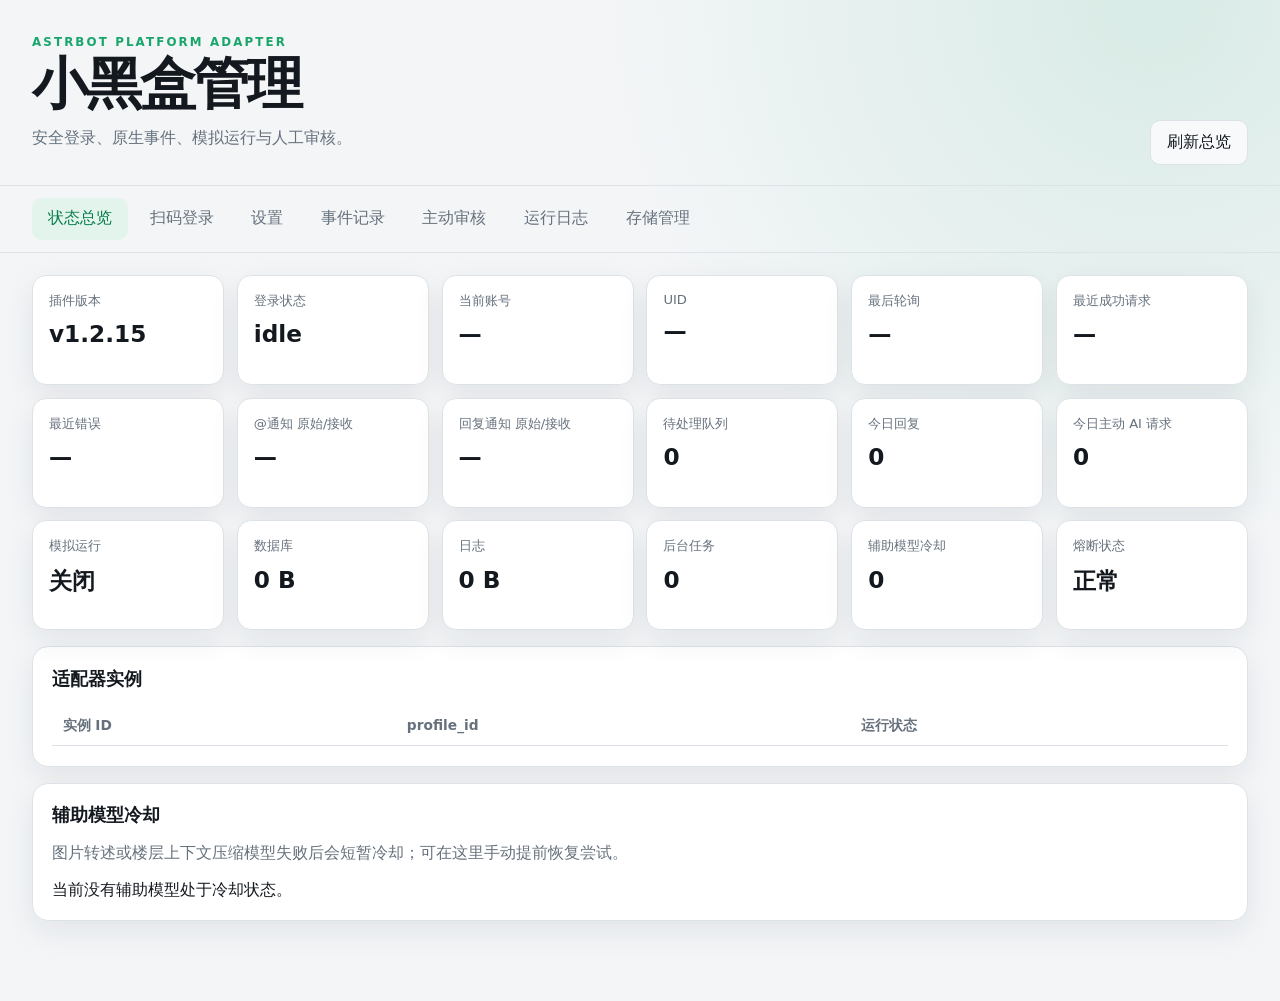
==== tests/fixtures/approval_page_harness.html @ 4aa01758 "feat: persist Xiaoheihe visual context" ====
<!doctype html>
<html lang="zh-CN">
  <head>
    <meta charset="utf-8" />
    <title>小黑盒管理页交互测试</title>
  </head>
  <body>
    <script>
      window.__approvalCalls = [];
      window.__apiGetCalls = [];
      window.AstrBotPluginPage = {
        ready: async () => {},
        apiGet: async (path, query = {}) => {
          window.__apiGetCalls.push({ path, query });
          if (path === "config") {
            return {
              profiles: [{ profile_id: "default", display_name: "默认账号" }],
              proactive_feed: { dry_run: true },
            };
          }
          if (path === "config/schema") return {};
          if (path === "status") {
            return {
              version: "v1.2.15",
              profiles: [],
              adapters: [],
              tasks: [],
              alerts: [],
              database_size: 0,
              log_size: 0,
            };
          }
          if (path === "logs") return { items: [] };
          if (path === "storage") return { database_size: 0, log_size: 0, counts: {} };
          if (path === "auth/status") {
            return { state: "success", profile_id: "default", nickname: "测试账号", uid: "1" };
          }
          if (path === "events") return { page: 1, page_size: 50, total: 0, items: [] };
          if (path === "feed/candidates") {
            return query.status === "pending"
              ? {
                  items: [{
                    id: 7,
                    profile_id: "default",
                    post_id: "123",
                    post_title: "移动端批准测试",
                    post_author_uid: "42",
                    status: "pending",
                    reason: "推荐流",
                    generated_text: "这是一条待审核回复",
                  }],
                }
              : { items: [] };
          }
          return {};
        },
        apiPost: async (path, payload) => {
          window.__approvalCalls.push({ path, payload });
          if (path.endsWith("/approve")) return { approved: true, result: "dry_run" };
          return {};
        },
        subscribeSSE: async () => "mock-sse",
        unsubscribeSSE: async () => {},
      };

      fetch("/pages/xiaoheihe/index.html?v=1.2.15", { cache: "no-store" })
        .then((response) => response.text())
        .then((html) => {
          document.open();
          document.write(html.replace("<head>", '<head><base href="/pages/xiaoheihe/">'));
          document.close();
        });
    </script>
  </body>
</html>
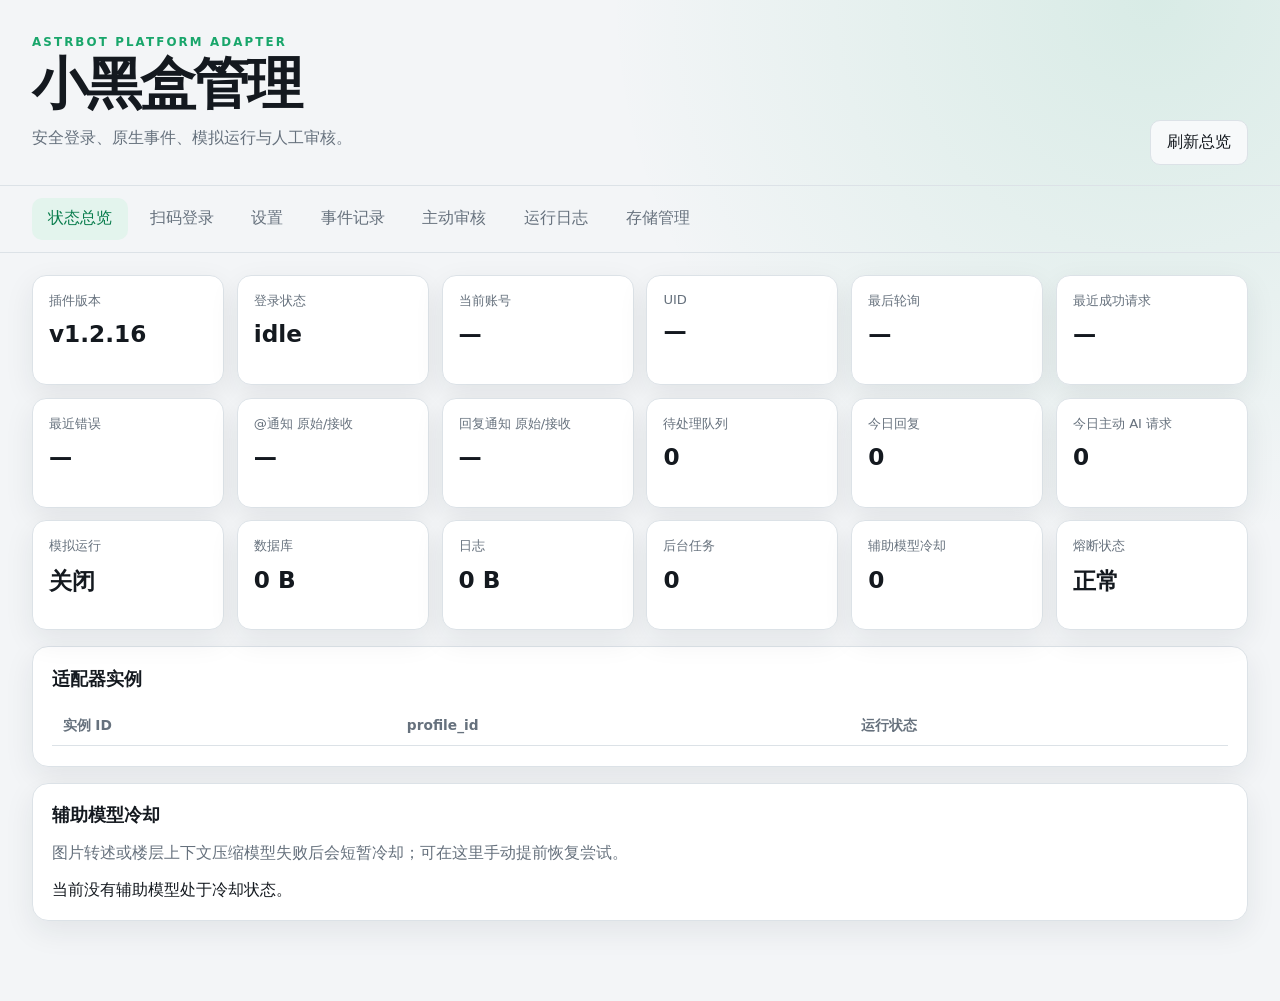
==== commit 49b55925: "fix: route Xiaoheihe providers before agent build" ====
--- a/tests/fixtures/approval_page_harness.html
+++ b/tests/fixtures/approval_page_harness.html
@@ -21,7 +21,7 @@
           if (path === "config/schema") return {};
           if (path === "status") {
             return {
-              version: "v1.2.15",
+              version: "v1.2.16",
               profiles: [],
               adapters: [],
               tasks: [],
@@ -63,7 +63,7 @@
         unsubscribeSSE: async () => {},
       };
 
-      fetch("/pages/xiaoheihe/index.html?v=1.2.15", { cache: "no-store" })
+      fetch("/pages/xiaoheihe/index.html?v=1.2.16", { cache: "no-store" })
         .then((response) => response.text())
         .then((html) => {
           document.open();
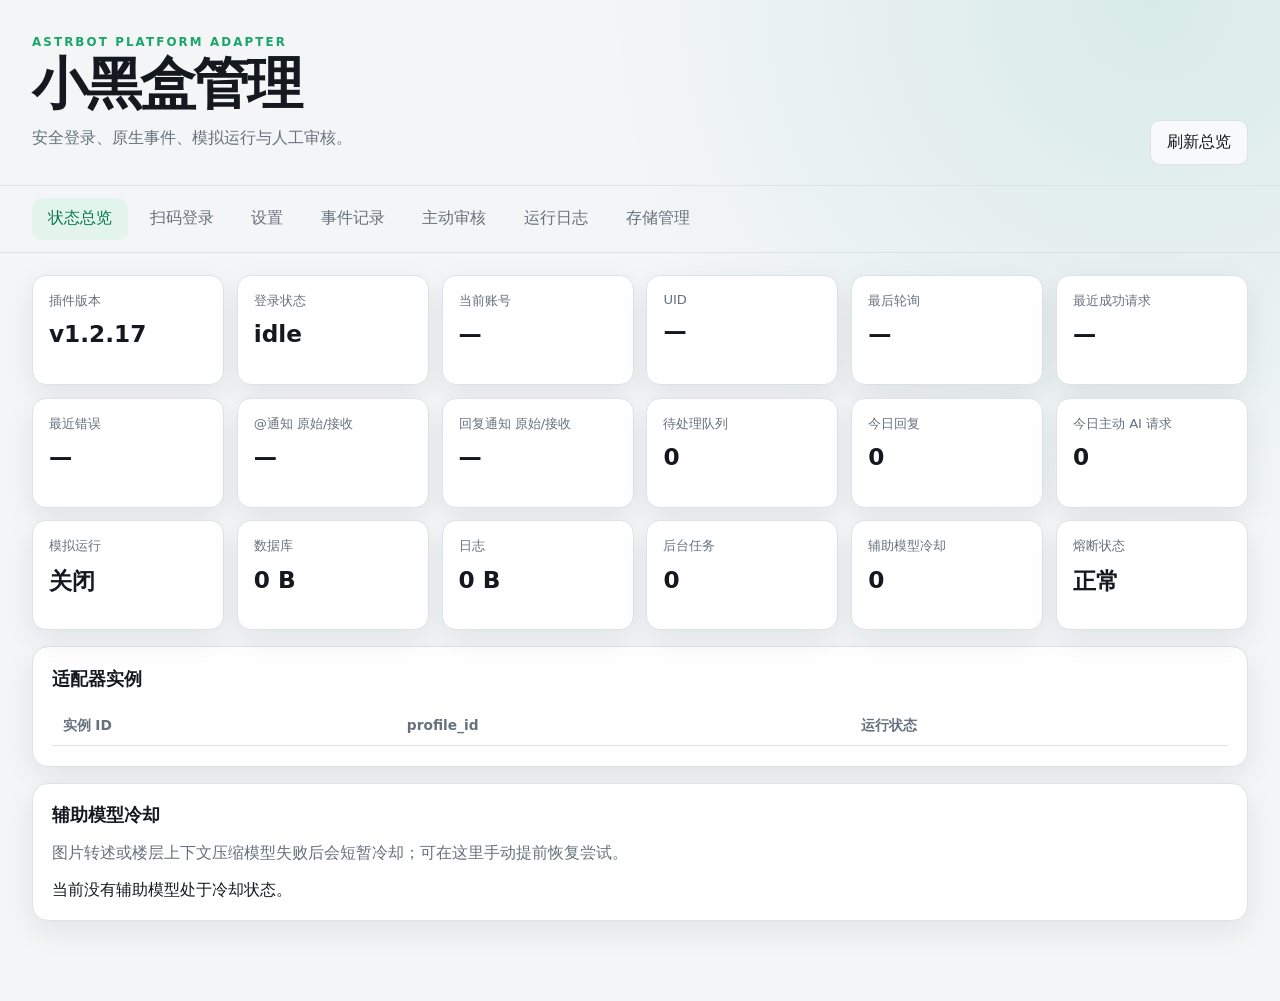
==== commit de624326: "fix: bind Xiaoheihe content to identities (v1.2.17)" ====
--- a/tests/fixtures/approval_page_harness.html
+++ b/tests/fixtures/approval_page_harness.html
@@ -21,7 +21,7 @@
           if (path === "config/schema") return {};
           if (path === "status") {
             return {
-              version: "v1.2.16",
+              version: "v1.2.17",
               profiles: [],
               adapters: [],
               tasks: [],
@@ -63,7 +63,7 @@
         unsubscribeSSE: async () => {},
       };
 
-      fetch("/pages/xiaoheihe/index.html?v=1.2.16", { cache: "no-store" })
+      fetch("/pages/xiaoheihe/index.html?v=1.2.17", { cache: "no-store" })
         .then((response) => response.text())
         .then((html) => {
           document.open();
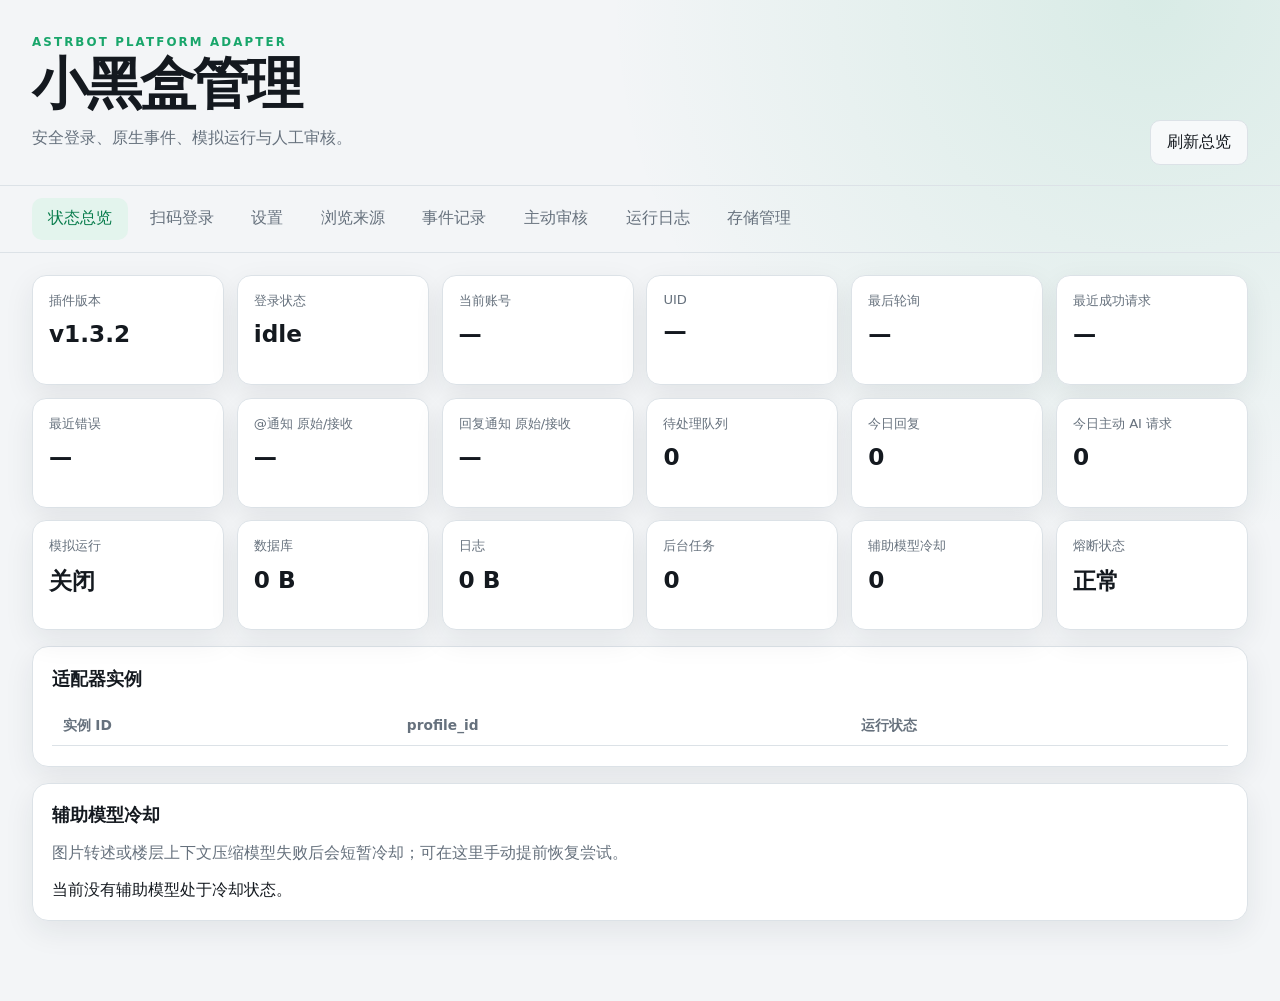
==== commit ca27a516: "fix: align v1.3.2 runtime version metadata" ====
--- a/tests/fixtures/approval_page_harness.html
+++ b/tests/fixtures/approval_page_harness.html
@@ -21,7 +21,7 @@
           if (path === "config/schema") return {};
           if (path === "status") {
             return {
-              version: "v1.2.17",
+              version: "v1.3.2",
               profiles: [],
               adapters: [],
               tasks: [],
@@ -63,7 +63,7 @@
         unsubscribeSSE: async () => {},
       };
 
-      fetch("/pages/xiaoheihe/index.html?v=1.2.17", { cache: "no-store" })
+      fetch("/pages/xiaoheihe/index.html?v=1.3.2", { cache: "no-store" })
         .then((response) => response.text())
         .then((html) => {
           document.open();
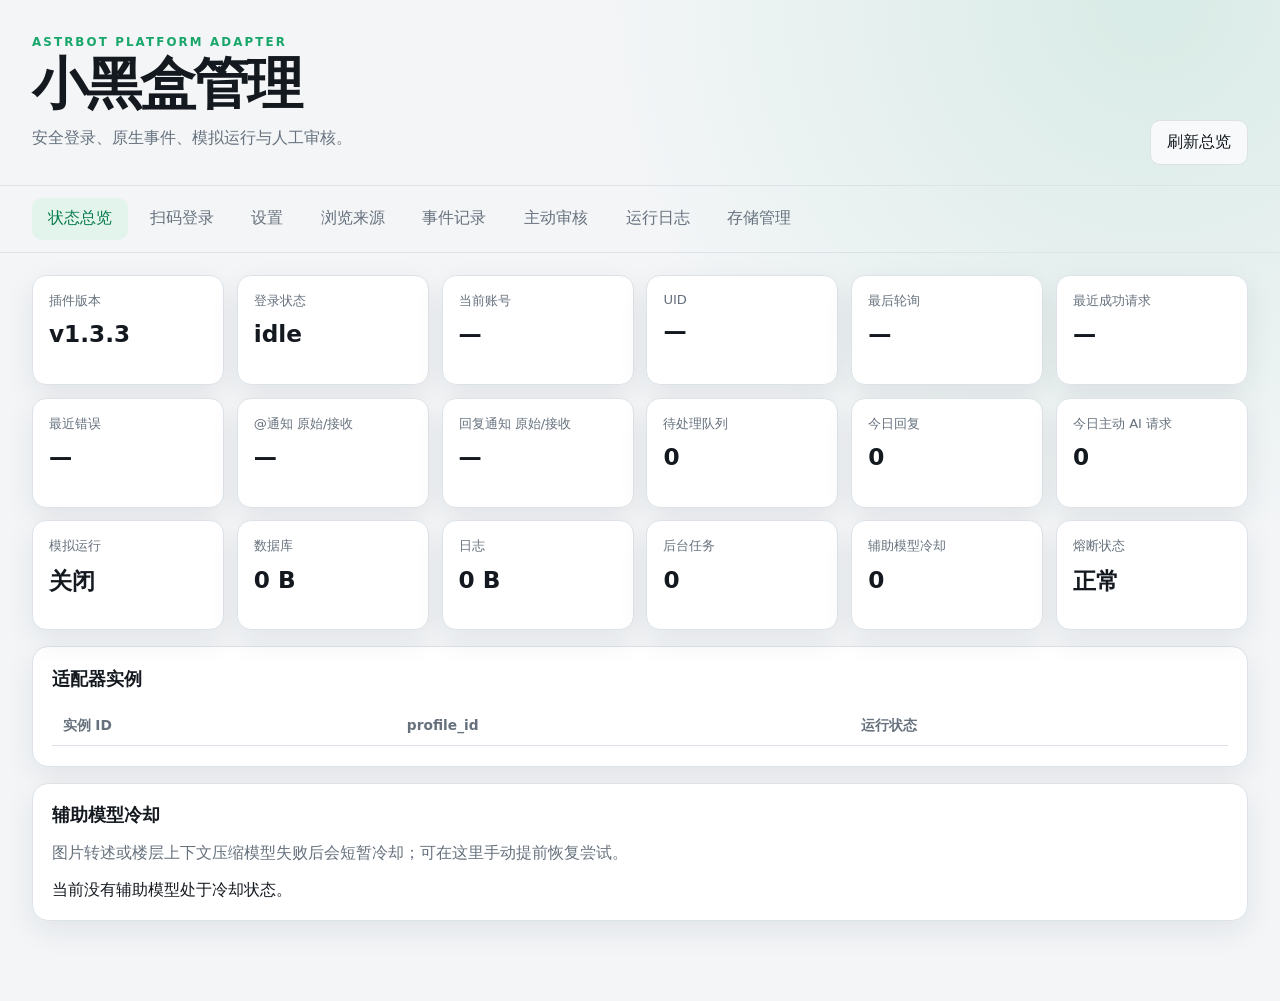
==== commit b62200be: "feat: finalize v1.3.3 context relevance routing" ====
--- a/tests/fixtures/approval_page_harness.html
+++ b/tests/fixtures/approval_page_harness.html
@@ -21,7 +21,7 @@
           if (path === "config/schema") return {};
           if (path === "status") {
             return {
-              version: "v1.3.2",
+              version: "v1.3.3",
               profiles: [],
               adapters: [],
               tasks: [],
@@ -63,7 +63,7 @@
         unsubscribeSSE: async () => {},
       };
 
-      fetch("/pages/xiaoheihe/index.html?v=1.3.2", { cache: "no-store" })
+      fetch("/pages/xiaoheihe/index.html?v=1.3.3", { cache: "no-store" })
         .then((response) => response.text())
         .then((html) => {
           document.open();
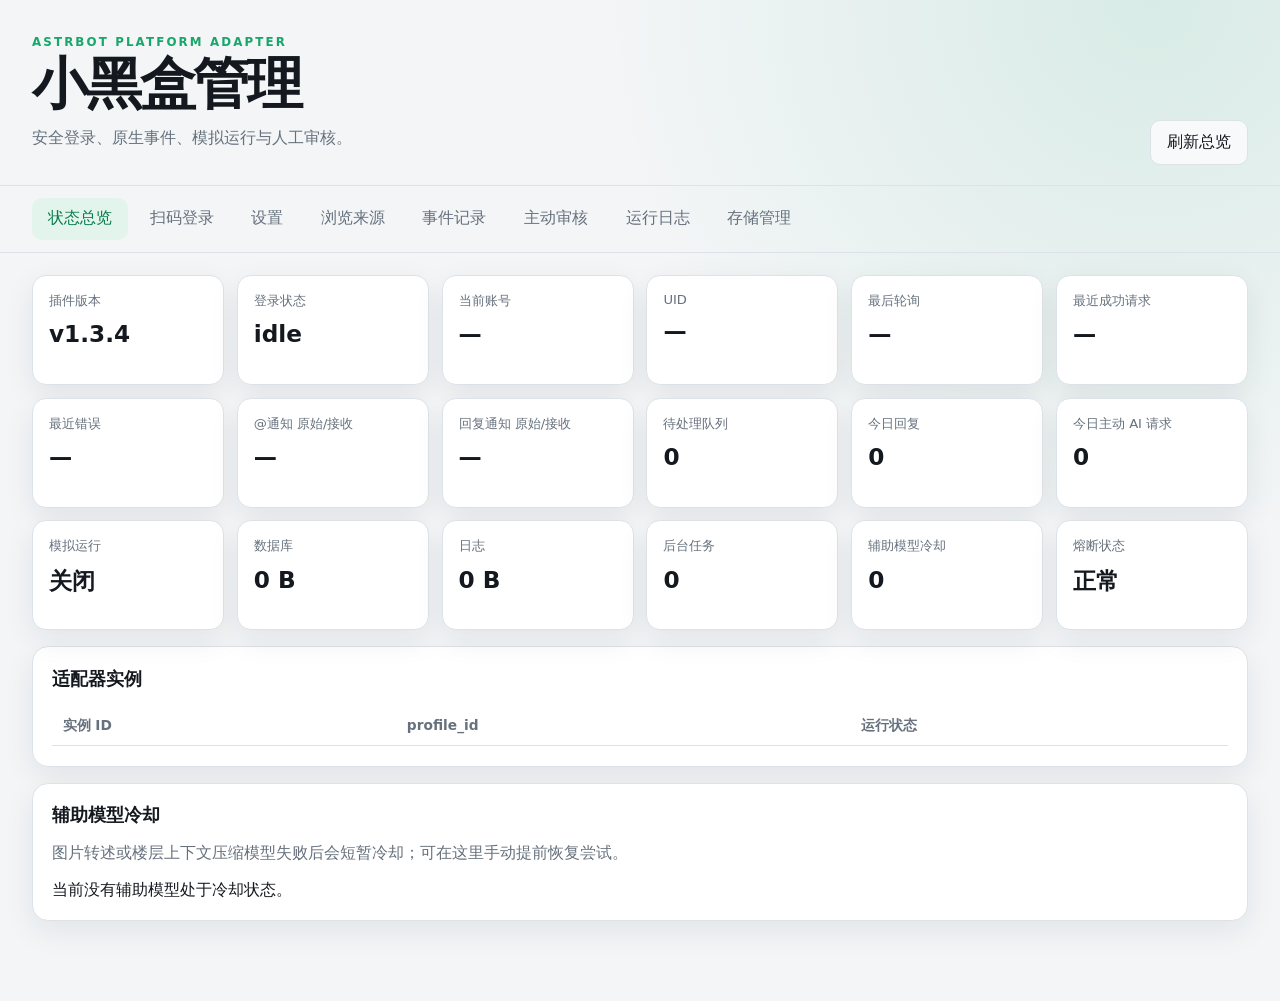
==== commit 544b2731: "fix: harden Xiaoheihe comment delivery and prepare v1.3.4 Sign after throttling and refresh safe rea" ====
--- a/tests/fixtures/approval_page_harness.html
+++ b/tests/fixtures/approval_page_harness.html
@@ -21,7 +21,7 @@
           if (path === "config/schema") return {};
           if (path === "status") {
             return {
-              version: "v1.3.3",
+              version: "v1.3.4",
               profiles: [],
               adapters: [],
               tasks: [],
@@ -63,7 +63,7 @@
         unsubscribeSSE: async () => {},
       };
 
-      fetch("/pages/xiaoheihe/index.html?v=1.3.3", { cache: "no-store" })
+      fetch("/pages/xiaoheihe/index.html?v=1.3.4", { cache: "no-store" })
         .then((response) => response.text())
         .then((html) => {
           document.open();
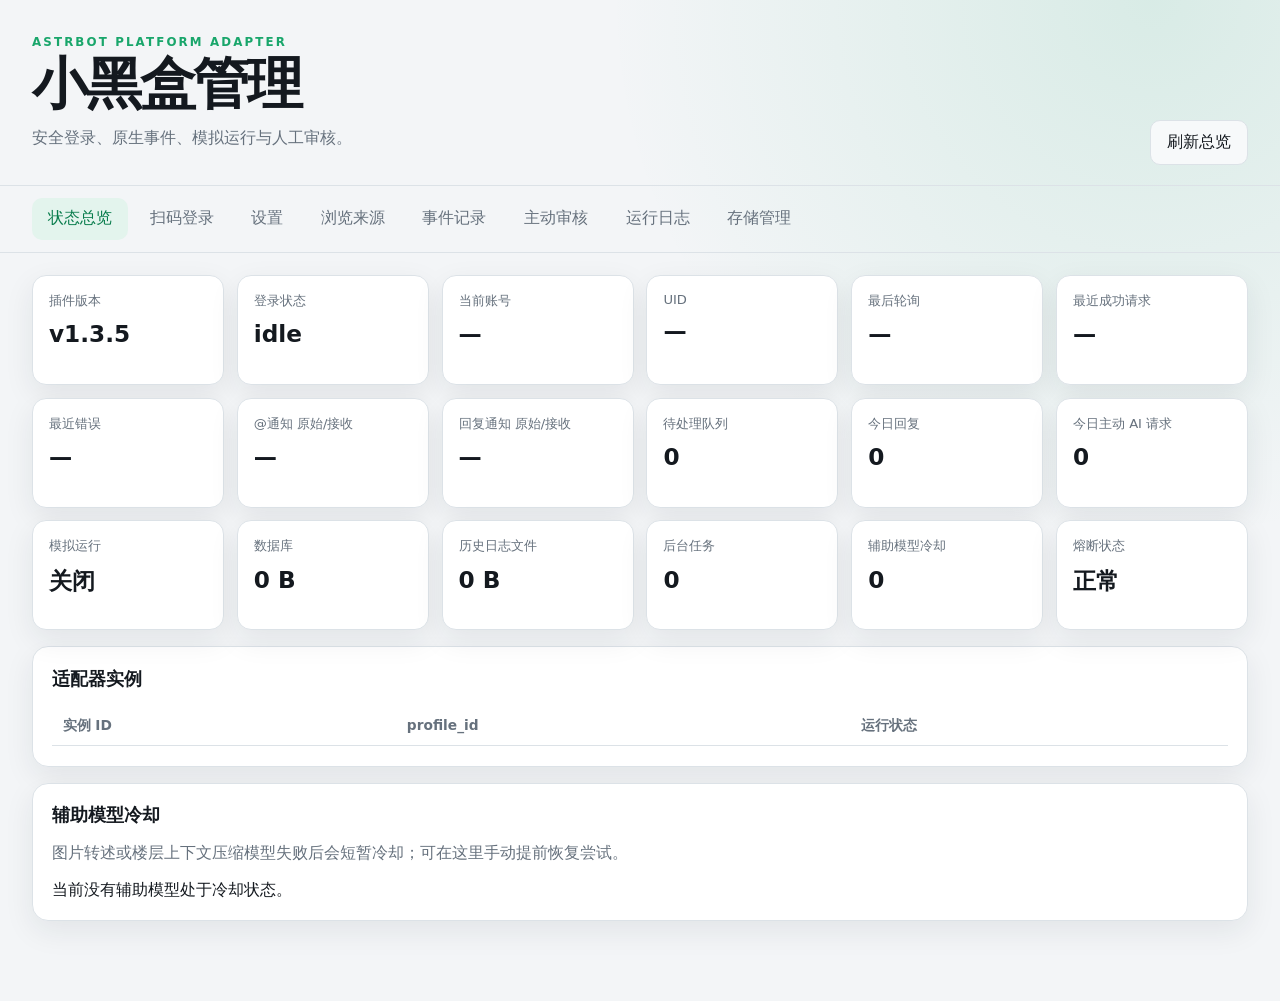
==== commit e0b9548b: "fix: use AstrBot public logger exclusively in v1.3.5 Remove the private file logger and rotation han" ====
--- a/tests/fixtures/approval_page_harness.html
+++ b/tests/fixtures/approval_page_harness.html
@@ -21,7 +21,7 @@
           if (path === "config/schema") return {};
           if (path === "status") {
             return {
-              version: "v1.3.4",
+              version: "v1.3.5",
               profiles: [],
               adapters: [],
               tasks: [],
@@ -63,7 +63,7 @@
         unsubscribeSSE: async () => {},
       };
 
-      fetch("/pages/xiaoheihe/index.html?v=1.3.4", { cache: "no-store" })
+      fetch("/pages/xiaoheihe/index.html?v=1.3.5", { cache: "no-store" })
         .then((response) => response.text())
         .then((html) => {
           document.open();
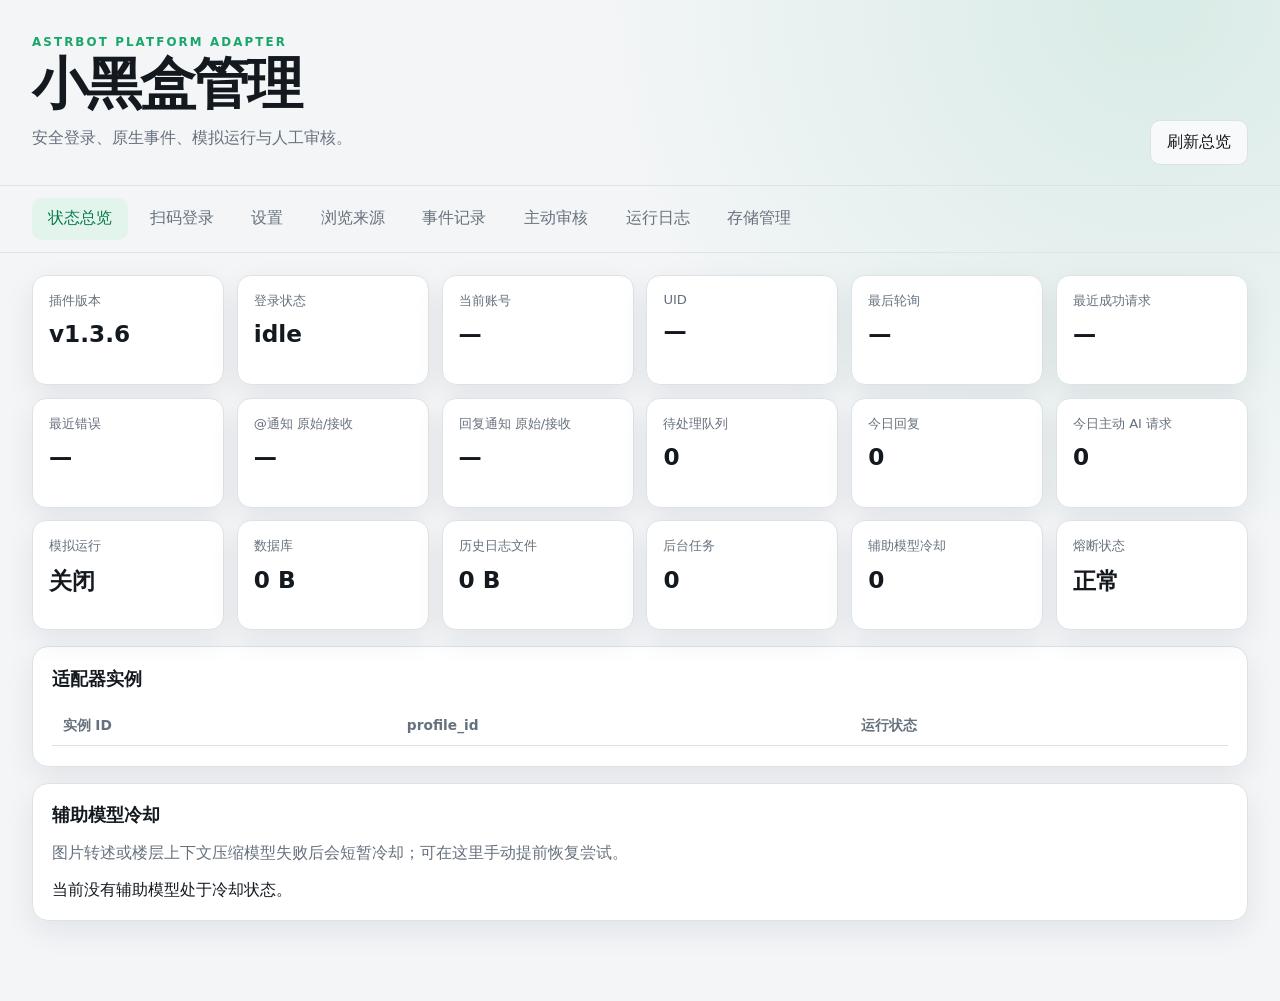
==== commit a337e3fb: "fix: harden v16 write signing and prepare v1.3.6 Integrate PR #36 with independent Node crypto vecto" ====
--- a/tests/fixtures/approval_page_harness.html
+++ b/tests/fixtures/approval_page_harness.html
@@ -21,7 +21,7 @@
           if (path === "config/schema") return {};
           if (path === "status") {
             return {
-              version: "v1.3.5",
+              version: "v1.3.6",
               profiles: [],
               adapters: [],
               tasks: [],
@@ -63,7 +63,7 @@
         unsubscribeSSE: async () => {},
       };
 
-      fetch("/pages/xiaoheihe/index.html?v=1.3.5", { cache: "no-store" })
+      fetch("/pages/xiaoheihe/index.html?v=1.3.6", { cache: "no-store" })
         .then((response) => response.text())
         .then((html) => {
           document.open();
